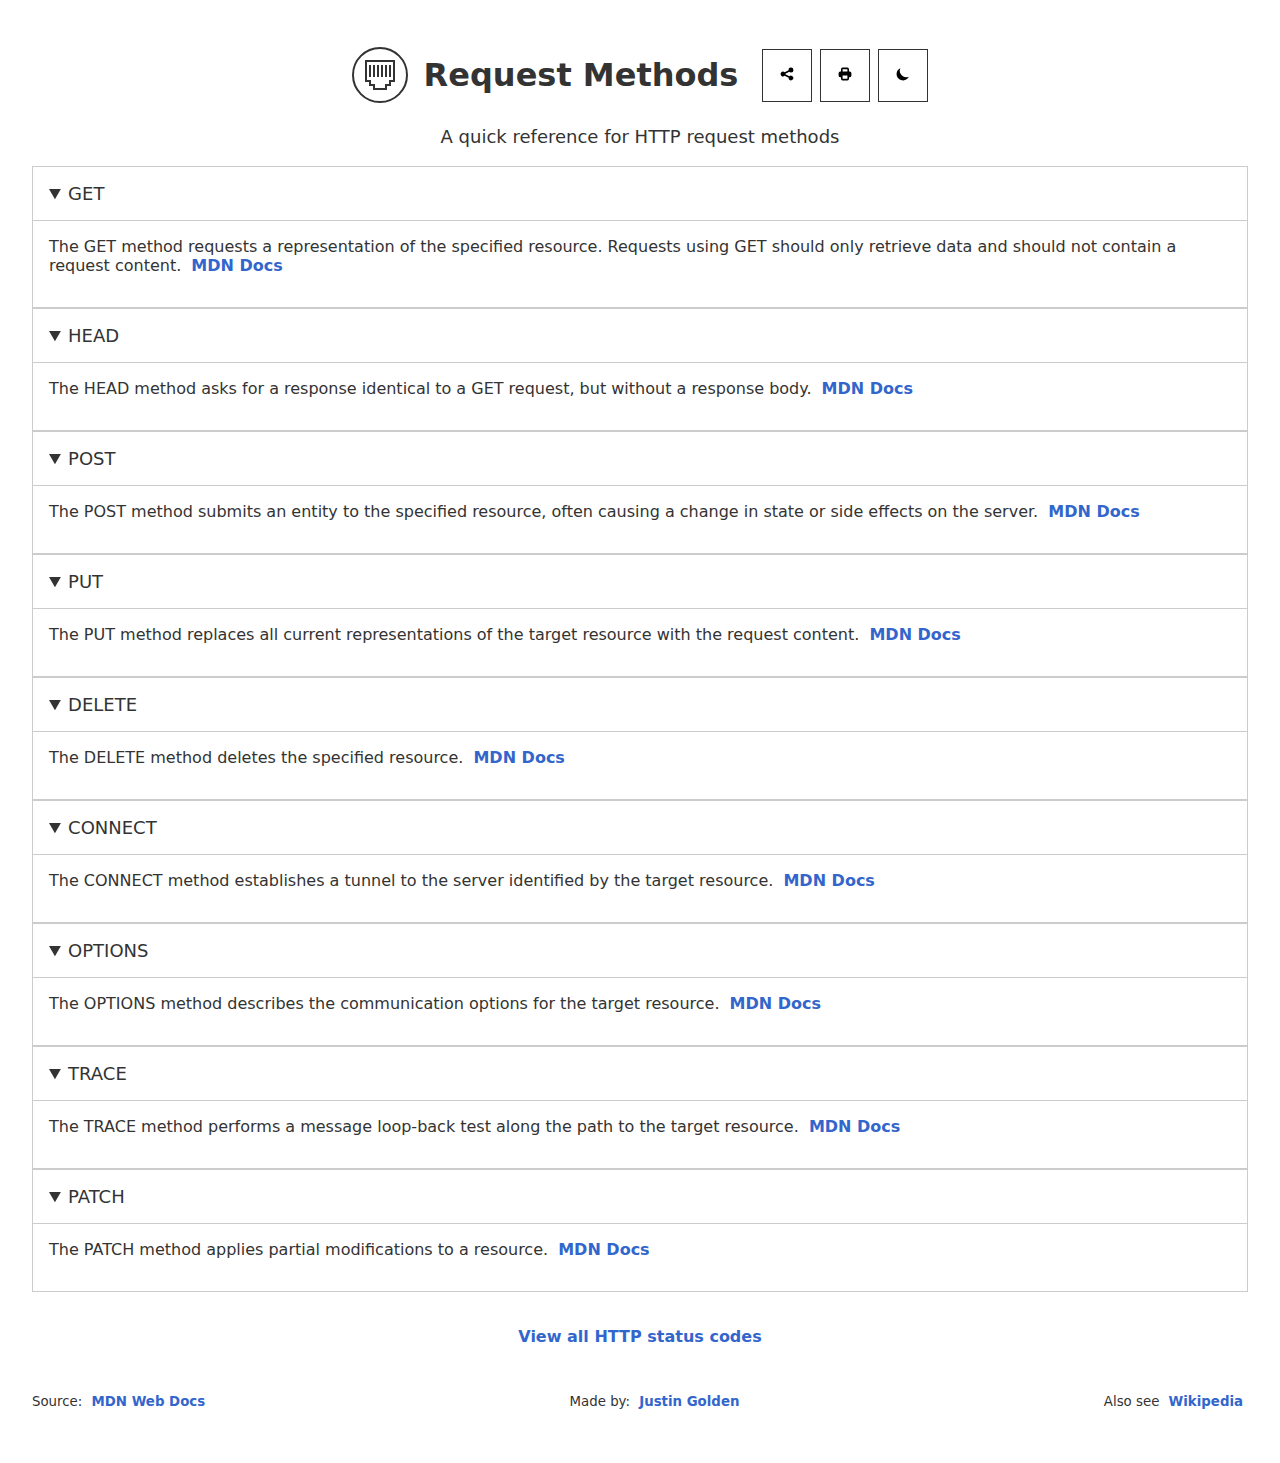
==== methods.html @ 5c67a2c5 "HTTP request methods" ====
<!DOCTYPE html>
<html lang="en">

<head>
    <title>HTTP Request Methods</title>
    <meta charset="utf-8">
    <meta name="robots" content="index, follow">
    <meta name="googlebot" content="index" />
    <meta name="viewport" content="width=device-width, initial-scale=1">

    <meta name="title" content="HTTP Request Methods">
    <meta name="description" content="A simple quick reference for HTTP request methods.">
    <meta name="keywords"
        content="request methods, request method reference, request method lookup, http request methods, http request method list, what is a get request, what is a put request, what is a post request, difference between post and put request">

    <link rel="icon" href="img/icon.png">

    <meta property="og:title" content="HTTP Request Methods" />
    <meta property="og:description" content="A simple quick reference for HTTP request methods." />
    <meta property="og:url" content="https://justingolden.me/status-codes/methods" />
    <meta property="og:image" content="img/screenshot-methods.jpg" />
    <meta property="og:image:width" content="1200" />
    <meta property="og:image:height" content="630" />
    <meta property="og:type" content="website" />
    <meta property="og:site_name" content="HTTP Request Methods" />

    <link rel="manifest" href="manifest.json">
    <link rel="apple-touch-icon" href="img/icon.png">
    <meta name="apple-mobile-web-app-status-bar" content="#333333">
    <meta name="theme-color" content="#333333">

    <link rel="stylesheet" href="css/styles.css">
    <link id="dark-stylesheet" rel="stylesheet" href="">
    <script src="js/dark.js"></script>
    <script src="js/share.js"></script>
    <script src="js/install.js"></script>

    <script>
        if ('serviceWorker' in navigator) {
            navigator.serviceWorker
                .register('sw.js')
                .then((reg) => console.log('service worker registered'))
                .catch((err) => console.log('service worker not registered', err));
        }
    </script>
</head>

<body>
    <header>
        <div>
            <svg xmlns="http://www.w3.org/2000/svg" viewBox="0 0 56 56" width="56" height="56">
                <path fill="none" stroke="currentColor" stroke-width="2"
                    d="M1 28A2 2 90 0055 28 2 2 90 001 28 M22,42 34,42 34,38 38,38 38,34 42,34 42,14 14,14 14,34 18,34 18,38 22,38zM18 18v12M22 18v12M26 18v12M30 18v12M34 18v12M38 18v12" />
            </svg>
            <h1>Request Methods</h1>
            <button id="share-btn" title="Share">
                <svg class="icon" fill="currentColor" viewBox="0 0 20 20" xmlns="http://www.w3.org/2000/svg">
                    <path
                        d="M15 8a3 3 0 10-2.977-2.63l-4.94 2.47a3 3 0 100 4.319l4.94 2.47a3 3 0 10.895-1.789l-4.94-2.47a3.027 3.027 0 000-.74l4.94-2.47C13.456 7.68 14.19 8 15 8z">
                    </path>
                </svg>
            </button>
            <button id="install-btn" title="Install">
                <svg class="icon" fill="currentColor" viewBox="0 0 20 20" xmlns="http://www.w3.org/2000/svg">
                    <path fill-rule="evenodd"
                        d="M3 17a1 1 0 011-1h12a1 1 0 110 2H4a1 1 0 01-1-1zm3.293-7.707a1 1 0 011.414 0L9 10.586V3a1 1 0 112 0v7.586l1.293-1.293a1 1 0 111.414 1.414l-3 3a1 1 0 01-1.414 0l-3-3a1 1 0 010-1.414z"
                        clip-rule="evenodd"></path>
                </svg>
            </button>
            <button id="print-btn" title="Print">
                <svg class="icon" fill="currentColor" viewBox="0 0 20 20" xmlns="http://www.w3.org/2000/svg">
                    <path fill-rule="evenodd"
                        d="M5 4v3H4a2 2 0 00-2 2v3a2 2 0 002 2h1v2a2 2 0 002 2h6a2 2 0 002-2v-2h1a2 2 0 002-2V9a2 2 0 00-2-2h-1V4a2 2 0 00-2-2H7a2 2 0 00-2 2zm8 0H7v3h6V4zm0 8H7v4h6v-4z"
                        clip-rule="evenodd"></path>
                </svg>
            </button>
            <button id="dark-btn" title="Toggle Dark Mode">
                <svg class="icon" fill="currentColor" viewBox="0 0 20 20" xmlns="http://www.w3.org/2000/svg">
                    <path d="M17.293 13.293A8 8 0 016.707 2.707a8.001 8.001 0 1010.586 10.586z"></path>
                </svg>
            </button>
        </div>
        <h2>A quick reference for HTTP request methods</h2>
        <br>
    </header>

    <details open>
        <summary>
            GET
        </summary>
        <p>The GET method requests a representation of the specified resource. Requests using GET should only retrieve
            data and should not contain a request content.
            <a href="https://developer.mozilla.org/en-US/docs/Web/HTTP/Methods/GET" target="_blank" rel="noopener">MDN
                Docs</a>
        </p>
    </details>
    <details open>
        <summary>
            HEAD
        </summary>
        <p>The HEAD method asks for a response identical to a GET request, but without a response body.
            <a href="https://developer.mozilla.org/en-US/docs/Web/HTTP/Methods/HEAD" target="_blank" rel="noopener">MDN
                Docs</a>
        </p>
    </details>
    <details open>
        <summary>
            POST
        </summary>
        <p>The POST method submits an entity to the specified resource, often causing a change in state or side effects
            on the server.
            <a href="https://developer.mozilla.org/en-US/docs/Web/HTTP/Methods/POST" target="_blank" rel="noopener">MDN
                Docs</a>
        </p>
    </details>
    <details open>
        <summary>
            PUT
        </summary>
        <p>The PUT method replaces all current representations of the target resource with the request content.
            <a href="https://developer.mozilla.org/en-US/docs/Web/HTTP/Methods/PUT" target="_blank" rel="noopener">MDN
                Docs</a>
        </p>
    </details>
    <details open>
        <summary>
            DELETE
        </summary>
        <p>The DELETE method deletes the specified resource.
            <a href="https://developer.mozilla.org/en-US/docs/Web/HTTP/Methods/DELETE" target="_blank"
                rel="noopener">MDN
                Docs</a>
        </p>
    </details>
    <details open>
        <summary>
            CONNECT
        </summary>
        <p>The CONNECT method establishes a tunnel to the server identified by the target resource.
            <a href="https://developer.mozilla.org/en-US/docs/Web/HTTP/Methods/CONNECT" target="_blank"
                rel="noopener">MDN
                Docs</a>
        </p>
    </details>
    <details open>
        <summary>
            OPTIONS
        </summary>
        <p>The OPTIONS method describes the communication options for the target resource.
            <a href="https://developer.mozilla.org/en-US/docs/Web/HTTP/Methods/OPTIONS" target="_blank"
                rel="noopener">MDN
                Docs</a>
        </p>
    </details>
    <details open>
        <summary>
            TRACE
        </summary>
        <p>The TRACE method performs a message loop-back test along the path to the target resource.
            <a href="https://developer.mozilla.org/en-US/docs/Web/HTTP/Methods/TRACE" target="_blank" rel="noopener">MDN
                Docs</a>
        </p>
    </details>
    <details open>
        <summary>
            PATCH
        </summary>
        <p>The PATCH method applies partial modifications to a resource.
            <a href="https://developer.mozilla.org/en-US/docs/Web/HTTP/Methods/PATCH" target="_blank" rel="noopener">MDN
                Docs</a>
        </p>
    </details>


    <footer>
        <a href="/">View all HTTP status codes</a>
        <small>
            <p>Source: <a href="https://developer.mozilla.org/en-US/docs/Web/HTTP/Methods" target="_blank"
                    rel="noopener">MDN Web Docs</a></p>
            <p> Made by: <a href="https://justingolden.me/" target="_blank" rel="noopener">Justin Golden</a></p>
            <p>Also see <a href="https://en.wikipedia.org/wiki/HTTP#Request_methods" target="_blank"
                    rel="noopener">Wikipedia</a></p>
        </small>
    </footer>

    <script type="application/ld+json">
        {
            "@context": "http://schema.org",
            "@graph": [
                {
                    "@type": "WebPage",
                    "author": { "@id": "https://justingolden.me/status-codes/methods" },
                    "copyrightHolder": { "@id": "https://justingolden.me/status-codes/methods" },
                    "copyrightYear": "2024",
                    "creator": { "@id": "https://justingolden.me/status-codes/methods" },
                    "dateModified": "2024-10-21T05:00:00-07:00",
                    "datePublished": "2024-10-21T05:00:00-07:00",
                    "description": "An HTTP request method indicates the intent of the request and what operation is expected to be performed if the request is successful. The most commonly used methods are GET, POST, PUT, and DELETE. There are also a few less common methods like HEAD, CONNECT, OPTIONS, and TRACE.",
                    "headline": "What is an HTTP request method? List all http request methods",
                    "image": {
                        "@type": "ImageObject",
                        "url": "img/screenshot-methods.jpg"
                    },
                    "inLanguage": "en-us",
                    "mainEntityOfPage": "https://justingolden.me/status-codes/methods",
                    "name": "What is an HTTP request method?",
                    "publisher": { "@id": "https://justingolden.me/status-codes/methods" },
                    "url": "https://justingolden.me/status-codes/methods"
                }
            ]
        }
    </script>

</body>

</html>
---- css/styles.css ----
img,
button {
	user-drag: none;
	user-select: none;
	-moz-user-select: none;
	-webkit-user-drag: none;
	-webkit-user-select: none;
	-ms-user-select: none;
}
::-moz-selection {
	background: #e6e6e6;
}
::selection {
	background: #e6e6e6;
}

html {
	scroll-behavior: smooth;
}
body {
	font-family: system-ui, -apple-system, 'Segoe UI', Roboto, Helvetica, Arial,
		sans-serif, 'Apple Color Emoji', 'Segoe UI Emoji';
	text-align: center;
	padding: 1rem;
	max-width: 80rem;
	margin-left: auto;
	margin-right: auto;
	color: #333;
	font-weight: lighter;
}

h1,
h2,
h3 {
	margin: 0;
}
h1 {
	margin-bottom: 1rem;
}
h2 {
	font-size: large;
}
h2,
h3 {
	font-weight: lighter;
}
hr {
	border: 1px solid #e6e6e6;
	border-top: none;
	margin-top: 1rem;
	margin-bottom: 1rem;
}
.group-details {
	color: #36c;
	font-style: italic;
	margin-bottom: 2rem;
}

a {
	color: #36c;
	text-decoration: none;
	font-weight: bold;
	margin: 0.125rem;
	padding: 0.125rem;
	border: 1px solid transparent;
}
a:hover {
	text-decoration: underline;
}
summary {
	cursor: pointer;
}
.icon {
	width: 1rem;
	height: 1rem;
}
button {
	cursor: pointer;
	background: transparent;
	margin-left: 0.5rem;
}
button:hover {
	color: #fff;
	background: #333;
}
button,
input[type='number'] {
	border: 1px solid #333;
}
input[type='number'] {
	font-weight: bold;
}
summary,
input[type='number'] {
	margin-bottom: 2rem;
	font-size: medium;
	color: #333;
}
button,
summary,
input[type='number'] {
	padding: 0.5rem;
}
summary:hover,
input[type='number']:hover {
	background-color: #e6e6e6;
}
button:focus,
summary:focus,
input[type='number']:focus {
	outline: none;
	box-shadow: 0px 4px 0px #333;
	transition: box-shadow 0.25s ease-in-out;
	border-color: #36c;
}
a:focus {
	outline: none;
	border: 1px solid #36c;
}
details p,
details h3,
details ul,
details summary {
	text-align: left;
}

details h3,
input[type='number'] {
	font-family: Courier New;
}

details[open] h3 {
	animation: slideIn 0.5s ease-in-out;
}
details[open] p,
details[open] hr,
details[open] ul {
	animation: fadeIn 0.75s 0.25s both ease-in-out;
}
summary svg {
	vertical-align: middle;
	height: 1.5rem;
	margin-left: 0.25rem;
	color: #36c;
}

details {
	border: 1px solid #ccc;
	padding: 1rem;
}
summary {
	margin: -1rem;
}
details[open] summary {
	border-bottom: 1px solid #ccc;
	margin-bottom: 1rem;
}

.highlight {
	background-color: #fea;
}

header div {
	margin-bottom: 1rem;
}

footer > *:first-child {
	display: block;
	margin: 2rem 0;
}

@keyframes slideIn {
	from {
		opacity: 0;
		margin-left: -2rem;
	}
	to {
		opacity: 1;
		margin-left: 0;
	}
}
@keyframes fadeIn {
	from {
		opacity: 0;
	}
	to {
		opacity: 1;
	}
}

@media (min-width: 640px) {
	/* sm */
	header div {
		display: flex;
		justify-content: center;
		align-items: center;
	}
	h1 {
		display: inline-block;
		margin-top: 1rem;
		margin-left: 1rem;
		margin-right: 1rem;
	}
	body {
		padding: 2rem;
	}
}

@media (min-width: 768px) {
	/* md */
	summary,
	input[type='number'] {
		font-size: large;
	}
	footer small {
		display: flex;
		justify-content: space-between;
	}
	button,
	summary,
	input[type='number'] {
		padding: 1rem;
	}
}

@media (min-width: 1024px) {
	/* lg */
}

@media (min-width: 1280px) {
	/* xl */
}

@media print {
	hr {
		margin-top: 0.5rem;
		margin-bottom: 0.5rem;
	}
	header,
	footer {
		display: none;
	}
	* {
		animation: none !important;
	}
}
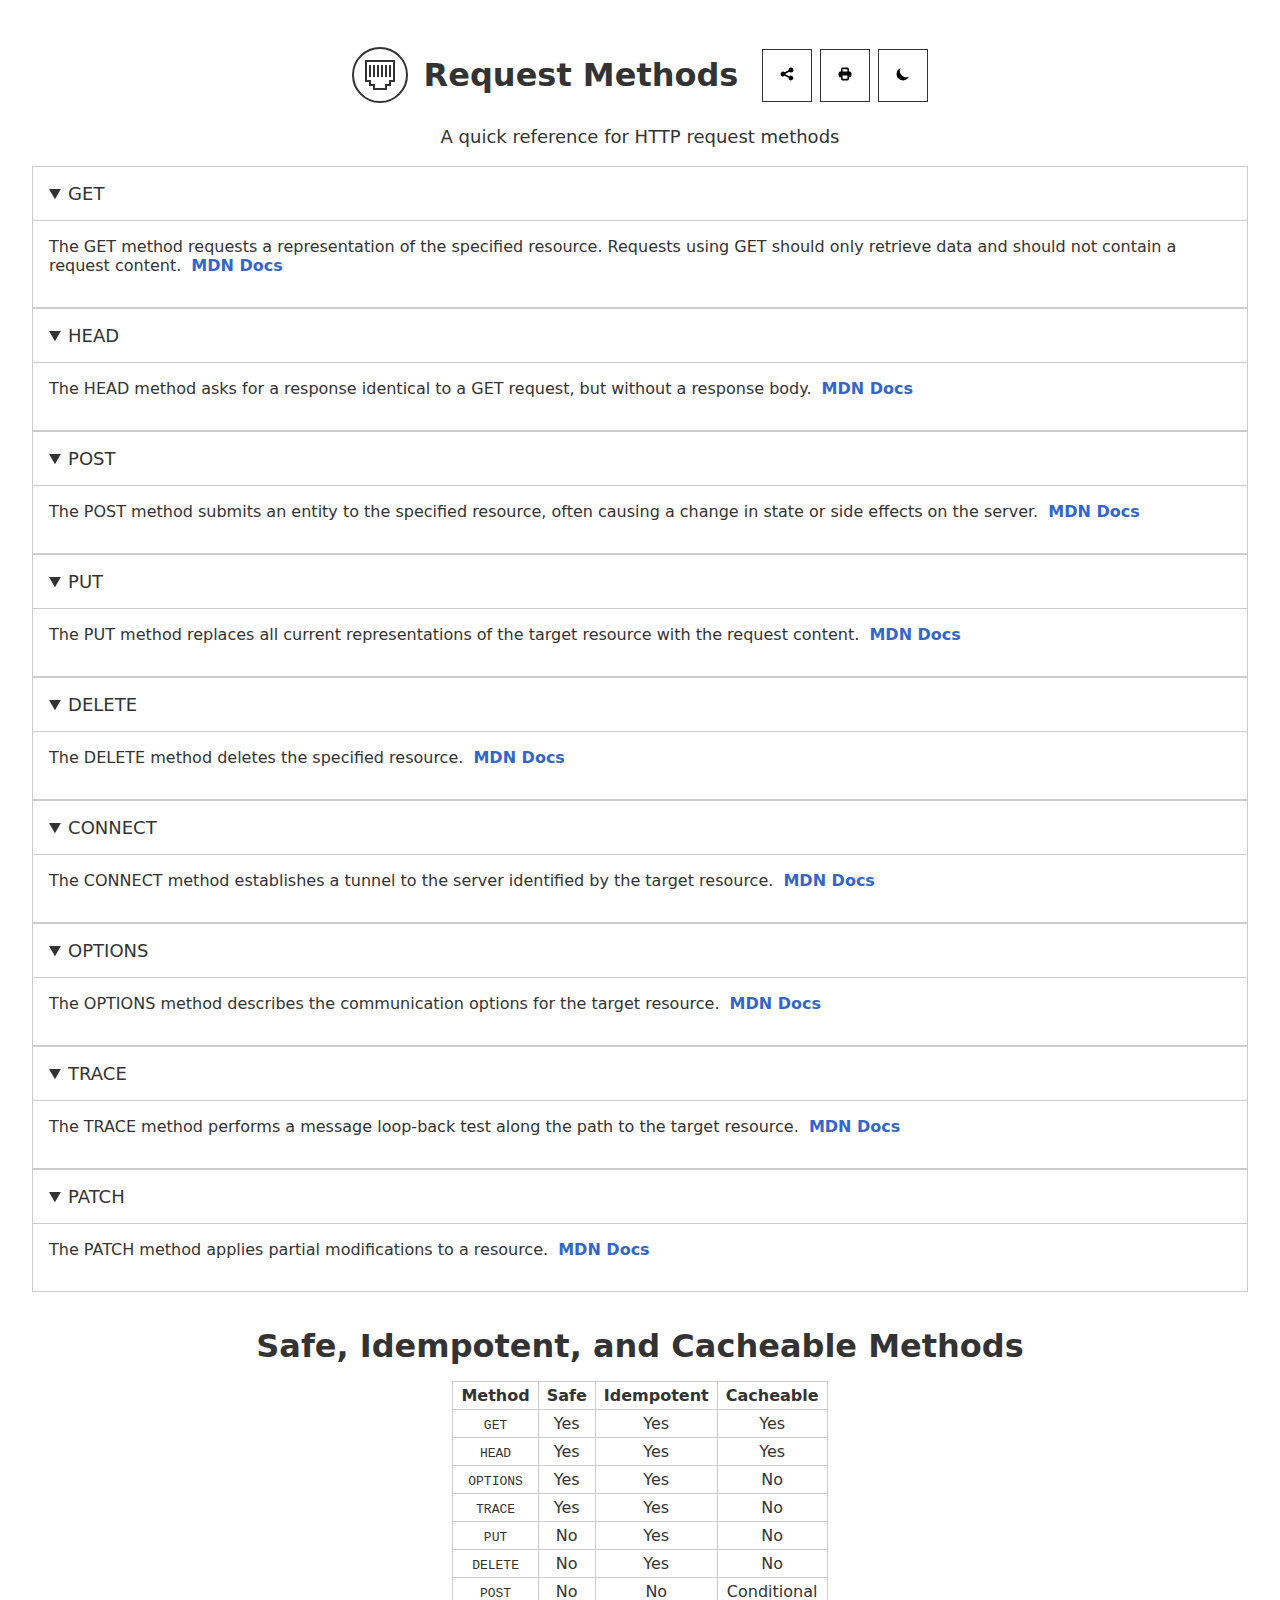
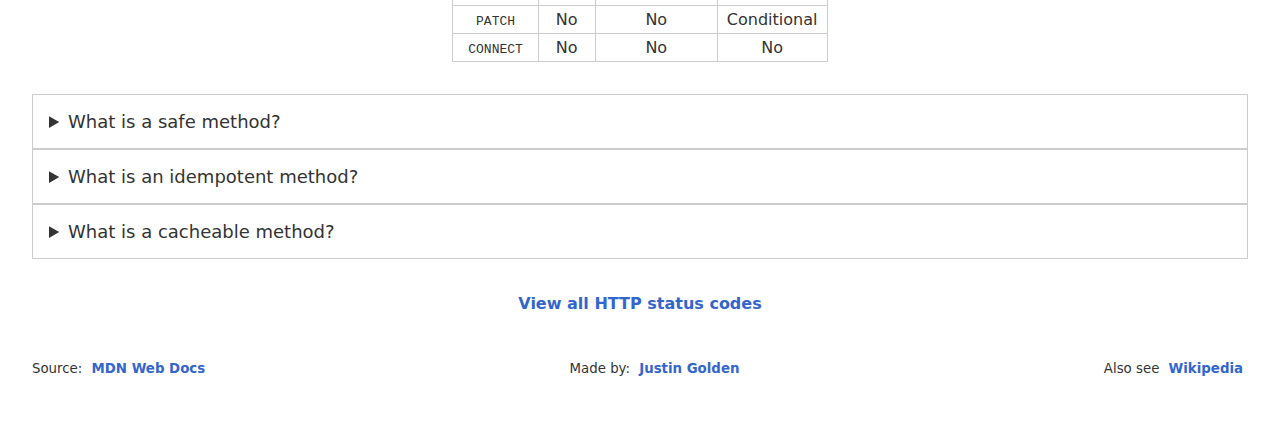
==== commit 9d06d0c4: "Add info about safe, idempotent, and cacheable methods" ====
--- a/methods.html
+++ b/methods.html
@@ -171,6 +171,134 @@
         </p>
     </details>
 
+    <br>
+
+    <h1>Safe, Idempotent, and Cacheable Methods</h1>
+
+    <table>
+        <thead>
+            <tr>
+                <th>Method</th>
+                <th>Safe</th>
+                <th>Idempotent</th>
+                <th>Cacheable</th>
+            </tr>
+        </thead>
+        <tbody>
+            <tr>
+                <td><code>GET</code></td>
+                <td>Yes</td>
+                <td>Yes</td>
+                <td>Yes</td>
+            </tr>
+            <tr>
+                <td><code>HEAD</code></td>
+                <td>Yes</td>
+                <td>Yes</td>
+                <td>Yes</td>
+            </tr>
+            <tr>
+                <td><code>OPTIONS</code></td>
+                <td>Yes</td>
+                <td>Yes</td>
+                <td>No</td>
+            </tr>
+            <tr>
+                <td><code>TRACE</code></td>
+                <td>Yes</td>
+                <td>Yes</td>
+                <td>No</td>
+            </tr>
+            <tr>
+                <td><code>PUT</code></td>
+                <td>No</td>
+                <td>Yes</td>
+                <td>No</td>
+            </tr>
+            <tr>
+                <td><code>DELETE</code></td>
+                <td>No</td>
+                <td>Yes</td>
+                <td>No</td>
+            </tr>
+            <tr>
+                <td><code>POST</code></td>
+                <td>No</td>
+                <td>No</td>
+                <td>Conditional</td>
+            </tr>
+            <tr>
+                <td><code>PATCH</code></td>
+                <td>No</td>
+                <td>No</td>
+                <td>Conditional</td>
+            </tr>
+            <tr>
+                <td><code>CONNECT</code></td>
+                <td>No</td>
+                <td>No</td>
+                <td>No</td>
+            </tr>
+        </tbody>
+    </table>
+
+    
+
+    <details>
+        <summary>
+            What is a <b>safe</b> method?
+        </summary>
+        <p>
+            <b>Meaning:</b>
+            A method is considered safe if it does not change the state of the server. In other words, the method only
+            retrieves data or performs a read operation, so the method does not have side effects.
+        </p>
+        <p>
+            <b>Examples:</b>
+            <code>GET</code> and <code>HEAD</code> are safe because they request data without making changes on the
+            server. <code>POST</code>, <code>PUT</code>, and <code>DELETE</code> are not safe because they can change
+            the state of the server.
+        </p>
+        <p>
+            <b>Use case:</b>
+            Safe methods are used when the client wants to fetch data without causing side effects on the server.
+        </p>
+    </details>
+    <details>
+        <summary>
+            What is an <b>idempotent</b> method?
+        </summary>
+        <p>
+            <b>Meaning:</b>
+           A method is idempotent if making the same request multiple times has the same effect as making it once. The state of the server remains the same after the first successful execution.
+        </p>
+        <p>
+            <b>Examples:</b>
+            <code>GET</code>, <code>HEAD</code>, <code>PUT</code>, and <code>DELETE</code> are idempotent. <code>GET</code> always returns the same resource, <code>PUT</code> replaces a resource, so multiple identical requests result in the same final state, and <code>DELETE</code> removes a resource, and if you try to delete the same resource multiple times, the resource remains deleted and the server will be in the same state. <code>POST</code> is not idempotent because it can create new resources, so repeated requests can result in multiple resources being created.
+        </p>
+        <p>
+            <b>Use case:</b>
+            Idempotency is important when requests might be retried (e.g., due to network issues) as it ensures that re-sending the same request doesn't cause additional unintentional changes.            
+        </p>
+    </details>
+    <details>
+        <summary>
+            What is a <b>cacheable</b> method?
+        </summary>
+        <p>
+            <b>Meaning:</b>
+           A method is cacheable if the response can be cached for future use, to avoid fetching the same data repeatedly.
+        </p>
+        <p>
+            <b>Examples:</b>
+            <code>GET</code> is cacheable because its responses often conrtain static content or data that doesn't change frequently. <code>POST</code> can be cacheable in specific cases, but it's less common because <code>POST</code> is often used for actions like creating resources, so responses may vary. <code>PUT</code> and <code>DELETE</code> are not cacheable because they modify resources and storing their responses can lead to stale or incorrect data.
+        </p>
+        <p>
+            <b>Use case:</b>
+            Caching improves performance by decreasing the number of server requests for frequently accessed resources.
+        </p>
+    </details>
+
 
     <footer>
         <a href="/">View all HTTP status codes</a>
--- a/css/styles.css
+++ b/css/styles.css
@@ -164,6 +164,16 @@
 	margin-bottom: 1rem;
 }
 
+table {
+	border-collapse: collapse;
+	margin: 0 auto 2rem auto;
+}
+table th,
+table td {
+	padding: 0.25rem 0.5rem;
+	border: 1px solid #ccc;
+}
+
 footer > *:first-child {
 	display: block;
 	margin: 2rem 0;
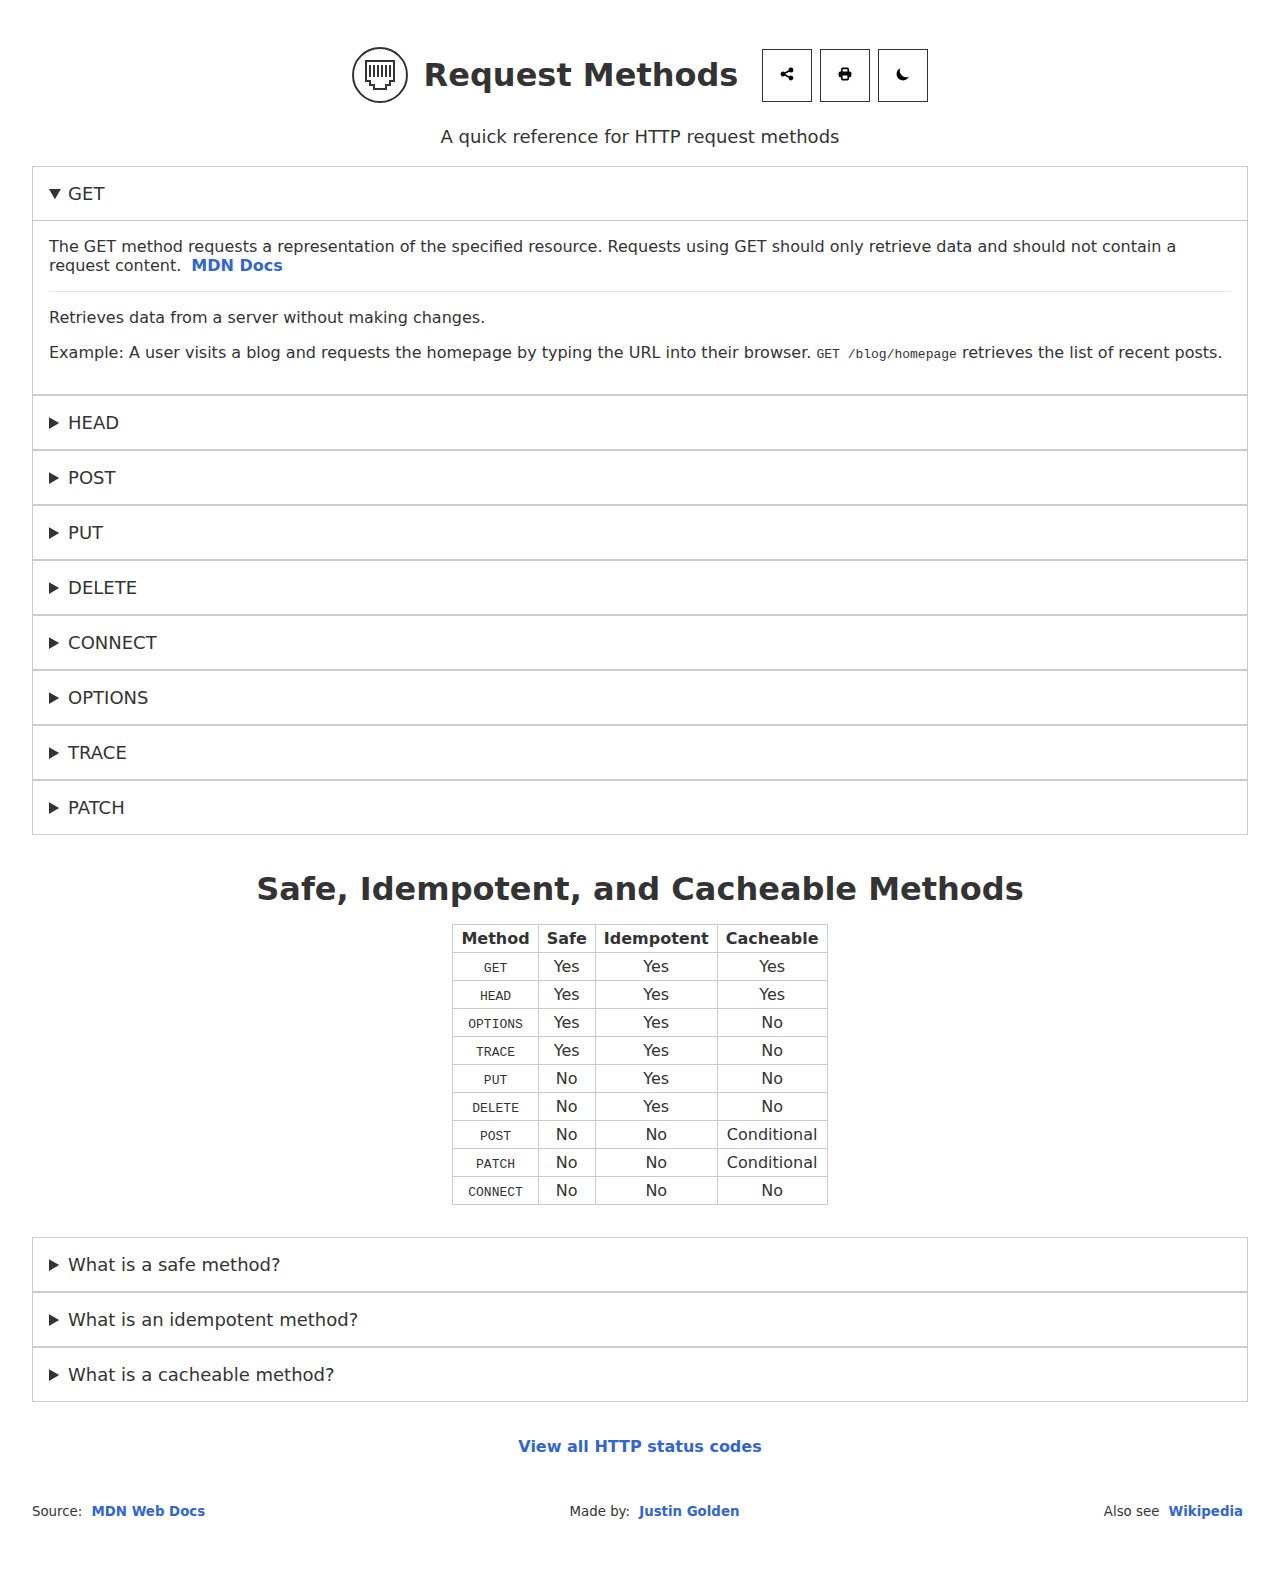
==== commit 47d1220d: "Add examples to methods" ====
--- a/methods.html
+++ b/methods.html
@@ -93,8 +93,11 @@
             <a href="https://developer.mozilla.org/en-US/docs/Web/HTTP/Methods/GET" target="_blank" rel="noopener">MDN
                 Docs</a>
         </p>
-    </details>
-    <details open>
+        <hr>
+        <p>Retrieves data from a server without making changes.</p>
+        <p><b>Example:</b> A user visits a blog and requests the homepage by typing the URL into their browser. <code>GET /blog/homepage</code> retrieves the list of recent posts.</p>
+    </details>
+    <details>
         <summary>
             HEAD
         </summary>
@@ -102,8 +105,11 @@
             <a href="https://developer.mozilla.org/en-US/docs/Web/HTTP/Methods/HEAD" target="_blank" rel="noopener">MDN
                 Docs</a>
         </p>
-    </details>
-    <details open>
+        <hr>
+        <p>Similar to <code>GET</code> but only fetches headers of a resource. Used to check if a resource exists or to inspect metadata.</p>
+        <p><b>Example:</b>A monitoring system pings a website to ensure it's up and running without having to download all content. <code>HEAD /blog/homepage</code> returns a status code and headers indicating if the page is available.</p>
+    </details>
+    <details>
         <summary>
             POST
         </summary>
@@ -112,8 +118,11 @@
             <a href="https://developer.mozilla.org/en-US/docs/Web/HTTP/Methods/POST" target="_blank" rel="noopener">MDN
                 Docs</a>
         </p>
-    </details>
-    <details open>
+        <hr>
+        <p>Submit data to the server, typically to create a new resource.</p>
+        <p><b>Example:</b> A user submits a contact form on a website which submits data to the server. <code>POST /contact</code> sends form data (e.g., name, email) to the server to be processed.</p>
+    </details>
+    <details>
         <summary>
             PUT
         </summary>
@@ -121,8 +130,11 @@
             <a href="https://developer.mozilla.org/en-US/docs/Web/HTTP/Methods/PUT" target="_blank" rel="noopener">MDN
                 Docs</a>
         </p>
-    </details>
-    <details open>
+        <hr>
+        <p>Update or replace existing resource or create a resource if it doesn't exist.</p>
+        <p><b>Example:</b> A user updates their profile information. <code>PUT /user/123/profile</code> replaces the user's profile with new data (e.g., email, username).</p>
+    </details>
+    <details>
         <summary>
             DELETE
         </summary>
@@ -131,8 +143,11 @@
                 rel="noopener">MDN
                 Docs</a>
         </p>
-    </details>
-    <details open>
+        <hr>
+        <p>Removes a resource from the server.</p>
+        <p><b>Example:</b> A user deletes their account. <code>DELETE /user/123</code> deletes the user account with ID 123.</p>
+    </details>
+    <details>
         <summary>
             CONNECT
         </summary>
@@ -141,8 +156,11 @@
                 rel="noopener">MDN
                 Docs</a>
         </p>
-    </details>
-    <details open>
+        <hr>
+        <p>Establish a network tunnel, typically for tunneling HTTPS traffic through a proxy server.</p>
+        <p><b>Example:</b> A user connects to a tunnel through an HTTP proxy to an HTTPS server. <code>CONNECT www.example.com:443 HTTP/1.1</code> establishes a tunnel to the HTTPS server at www.example.com over port 443.</p> 
+    </details>
+    <details>
         <summary>
             OPTIONS
         </summary>
@@ -151,8 +169,11 @@
                 rel="noopener">MDN
                 Docs</a>
         </p>
-    </details>
-    <details open>
+        <hr>
+        <p>Retrieve HTTP methods and capabilities supported by the server.</p>
+        <p><b>Example:</b> A client queries the server to determine which methods it supports for a particular resource. <code>OPTIONS /api/users/123</code> returns a list of supported methods (e.g., GET, PUT, DELETE).</p>
+    </details>
+    <details>
         <summary>
             TRACE
         </summary>
@@ -160,8 +181,11 @@
             <a href="https://developer.mozilla.org/en-US/docs/Web/HTTP/Methods/TRACE" target="_blank" rel="noopener">MDN
                 Docs</a>
         </p>
-    </details>
-    <details open>
+        <hr>
+        <p>Echoes back the received request, for diagnostic purposes.</p>
+        <p><b>Example:</b> A user is debugging issues with web requests and wants to see what is received at server-side. <code>TRACE /api/users/123</code> echoes the received request back to the user.</p>
+    </details>
+    <details>
         <summary>
             PATCH
         </summary>
@@ -169,6 +193,9 @@
             <a href="https://developer.mozilla.org/en-US/docs/Web/HTTP/Methods/PATCH" target="_blank" rel="noopener">MDN
                 Docs</a>
         </p>
+        <hr>
+        <p>Partially update a resource.</p>
+        <p><b>Example:</b> A user wants to update only their email address without altering other data. <code>PATCH /user/123/profile</code> sends only the email field to update.</p> 
     </details>
 
     <br>
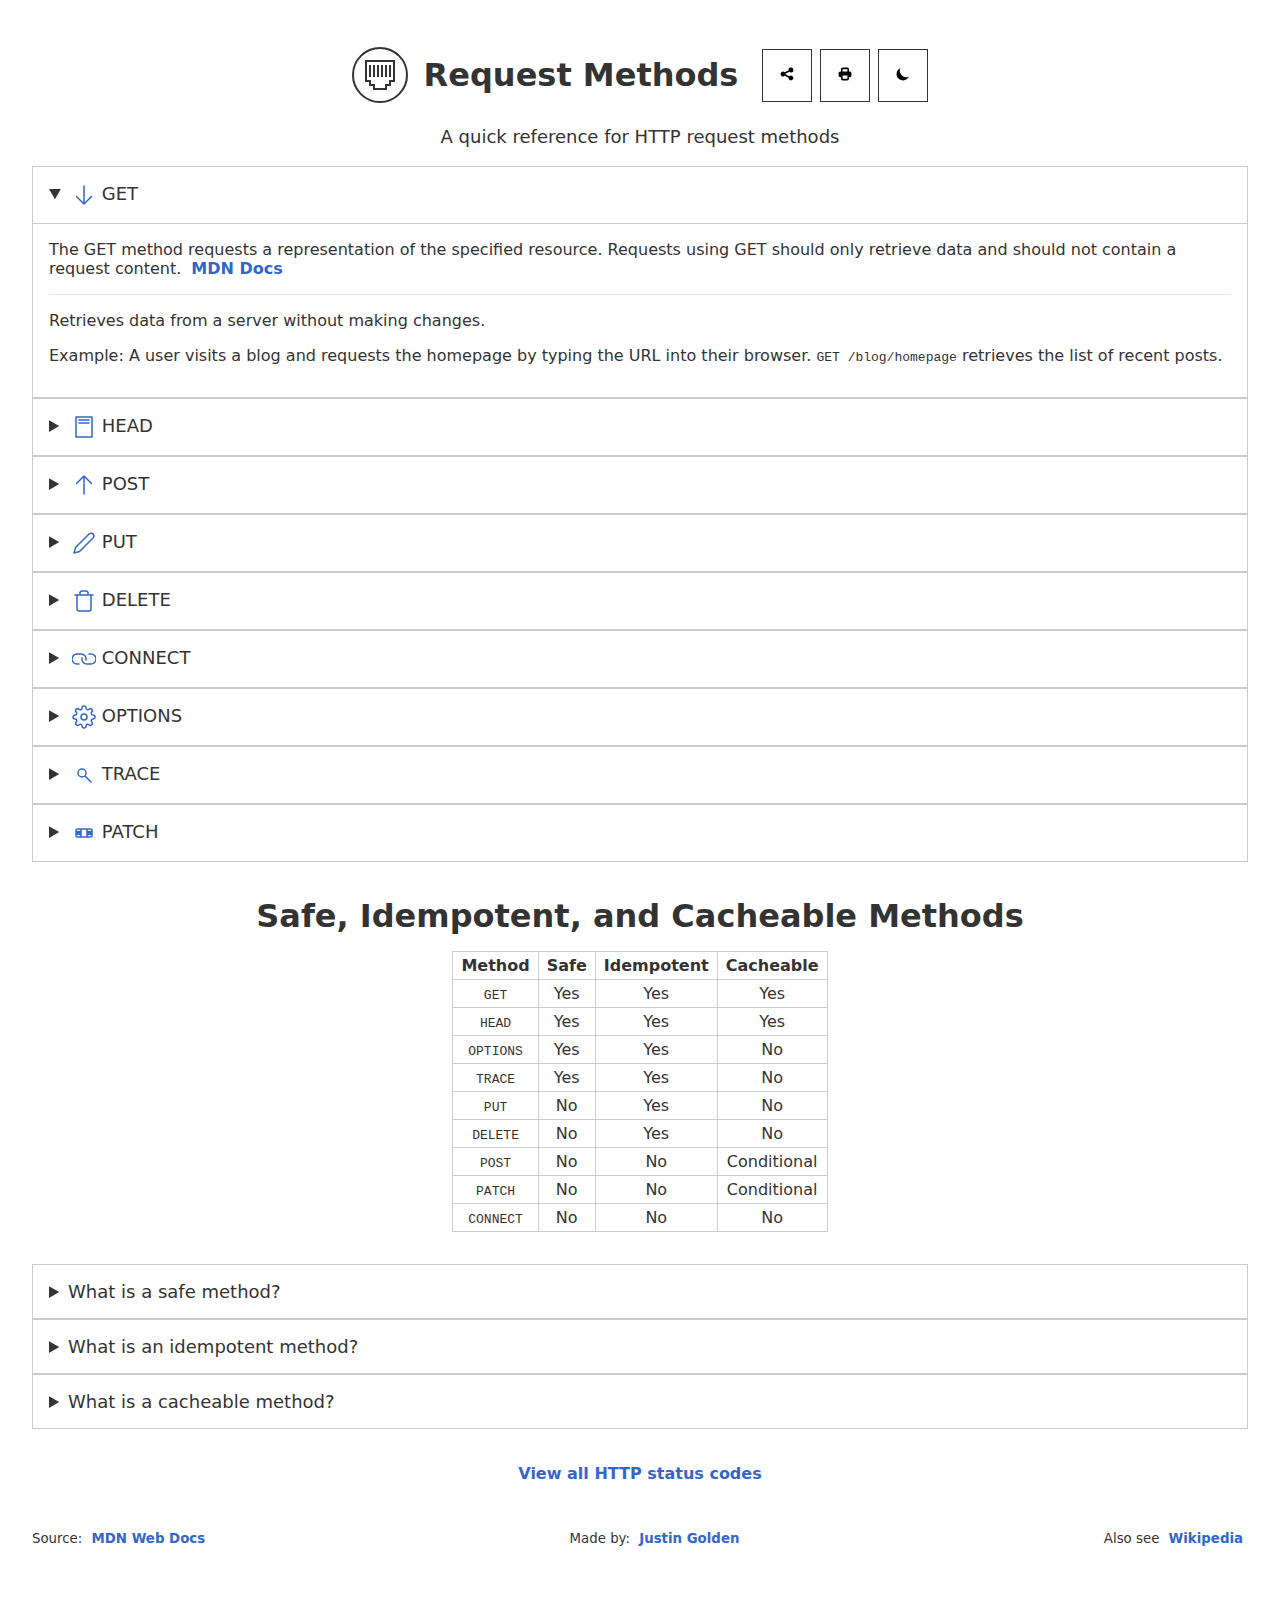
==== commit 30ea262c: "Method icons" ====
--- a/methods.html
+++ b/methods.html
@@ -86,6 +86,10 @@
 
     <details open>
         <summary>
+            <svg fill="none" stroke="currentColor" viewBox="0 0 24 24" xmlns="http://www.w3.org/2000/svg">
+                <path stroke-linecap="round" stroke-linejoin="round" stroke-width="1.5"
+                    d="M19.5 13.5l-7.5 7.5-7.5-7.5m7.5 7.5v-18"/>
+            </svg>
             GET
         </summary>
         <p>The GET method requests a representation of the specified resource. Requests using GET should only retrieve
@@ -99,6 +103,10 @@
     </details>
     <details>
         <summary>
+            <svg fill="none" stroke="currentColor" viewBox="0 0 24 24" xmlns="http://www.w3.org/2000/svg">
+                <path stroke-linecap="round" stroke-linejoin="round" stroke-width="1.5"
+                    d="M4 2h16v20h-16zm3 3h10m-10 3h10"/>
+            </svg>
             HEAD
         </summary>
         <p>The HEAD method asks for a response identical to a GET request, but without a response body.
@@ -111,6 +119,10 @@
     </details>
     <details>
         <summary>
+            <svg fill="none" stroke="currentColor" viewBox="0 0 24 24" xmlns="http://www.w3.org/2000/svg">
+                <path stroke-linecap="round" stroke-linejoin="round" stroke-width="1.5"
+                    d="M4.5 10.5l7.5-7.5 7.5 7.5m-7.5-7.5v18"/>
+            </svg>
             POST
         </summary>
         <p>The POST method submits an entity to the specified resource, often causing a change in state or side effects
@@ -124,6 +136,10 @@
     </details>
     <details>
         <summary>
+            <svg fill="none" stroke="currentColor" viewBox="0 0 24 24" xmlns="http://www.w3.org/2000/svg">
+                <path stroke-linecap="round" stroke-linejoin="round" stroke-width="1.5"
+                    d="M17 3a1 1 0 114 4l-13.5 13.5-5.5 1.5 1.5-5.5z"/>
+            </svg>
             PUT
         </summary>
         <p>The PUT method replaces all current representations of the target resource with the request content.
@@ -136,6 +152,10 @@
     </details>
     <details>
         <summary>
+            <svg fill="none" stroke="currentColor" viewBox="0 0 24 24" xmlns="http://www.w3.org/2000/svg">
+                <path stroke-linecap="round" stroke-linejoin="round" stroke-width="1.5"
+                    d="M19 6v14a2 2 0 01-2 2h-10a2 2 0 01-2-2v-14m3 0v-2a2 2 0 012-2h4a2 2 0 012 2v2m-13 0 2 0 16 0"/>
+            </svg>
             DELETE
         </summary>
         <p>The DELETE method deletes the specified resource.
@@ -149,6 +169,10 @@
     </details>
     <details>
         <summary>
+            <svg fill="none" stroke="currentColor" viewBox="0 0 24 24" xmlns="http://www.w3.org/2000/svg">
+                <path stroke-linecap="round" stroke-linejoin="round" stroke-width="1.5"
+                    d="M10 11a5 5 45 005 6h4a5 5 45 000-10h-2m-3 6a5 5 45 00-5-6h-4a5 5 45 000 10h2"/>
+            </svg>
             CONNECT
         </summary>
         <p>The CONNECT method establishes a tunnel to the server identified by the target resource.
@@ -162,6 +186,10 @@
     </details>
     <details>
         <summary>
+            <svg fill="none" stroke="currentColor" viewBox="0 0 24 24" xmlns="http://www.w3.org/2000/svg">
+                <path stroke-linecap="round" stroke-linejoin="round" stroke-width="1.5"
+                    d="M19.4 15a1.6 1.6 0 00.3 1.8l.1.1a2 2 0 010 2.8 2 2 0 01-2.8 0l-.1 0a1.6 1.6 0 00-1.8-.4 1.6 1.6 0 00-1 1.5v.2a2 2 0 01-2 2 2 2 0 01-2-2v-.1a1.6 1.6 0 00-1.1-1.5 1.6 1.6 0 00-1.8.3l-.1.1a2 2 0 01-2.8 0 2 2 0 010-2.8l0-.1a1.6 1.6 0 00.4-1.8 1.6 1.6 0 00-1.5-1h-.2a2 2 0 01-2-2 2 2 0 012-2h.1a1.6 1.6 0 001.5-1.1 1.6 1.6 0 00-.3-1.8l-.1-.1a2 2 0 010-2.8 2 2 0 012.8 0l.1 0a1.6 1.6 0 001.8.4h.1a1.6 1.6 0 001-1.5v-.2a2 2 0 012-2 2 2 0 012 2v.1a1.6 1.6 0 001 1.5 1.6 1.6 0 001.8-.3l.1-.1a2 2 0 012.8 0 2 2 0 010 2.8l0 .1a1.6 1.6 0 00-.4 1.8v.1a1.6 1.6 0 001.5 1h.2a2 2 0 012 2 2 2 0 01-2 2h-.1a1.6 1.6 0 00-1.5 1zm-4.4-3a1 1 0 00-6 0 1 1 0 006 0"/>
+            </svg>
             OPTIONS
         </summary>
         <p>The OPTIONS method describes the communication options for the target resource.
@@ -175,6 +203,10 @@
     </details>
     <details>
         <summary>
+            <svg fill="none" stroke="currentColor" viewBox="0 0 24 24" xmlns="http://www.w3.org/2000/svg">
+                <path stroke-linecap="round" stroke-linejoin="round" stroke-width="1.5"
+                    d="M19 19l-6-6m1-3a1 1 0 00-8 0 1 1 0 008 0"/>
+            </svg>
             TRACE
         </summary>
         <p>The TRACE method performs a message loop-back test along the path to the target resource.
@@ -187,6 +219,10 @@
     </details>
     <details>
         <summary>
+            <svg fill="none" stroke="currentColor" viewBox="0 0 24 24" xmlns="http://www.w3.org/2000/svg">
+                <path stroke-linecap="round" stroke-linejoin="round" stroke-width="1.5"
+                    d="M6 8h12c2 0 2 0 2 2v4c0 2 0 2-2 2h-12c-2 0-2 0-2-2v-4c0-2 0-2 2-2m3 0v8m6-8v8m-9-5a.5.5 90 00-1 0 .5.5 90 001 0m2 0a.5.5 90 00-1 0 .5.5 90 001 0m-2 2a.5.5 90 00-1 0 .5.5 90 001 0m2 0a.5.5 90 00-1 0 .5.5 90 001 0m9-2a.5.5 90 00-1 0 .5.5 90 001 0m2 0a.5.5 90 00-1 0 .5.5 90 001 0m-2 2a.5.5 90 00-1 0 .5.5 90 001 0m2 0a.5.5 90 00-1 0 .5.5 90 001 0"/>
+            </svg>
             PATCH
         </summary>
         <p>The PATCH method applies partial modifications to a resource.
@@ -328,7 +364,7 @@
 
 
     <footer>
-        <a href="/">View all HTTP status codes</a>
+        <a href="https://justingolden.me/status-codes/">View all HTTP status codes</a>
         <small>
             <p>Source: <a href="https://developer.mozilla.org/en-US/docs/Web/HTTP/Methods" target="_blank"
                     rel="noopener">MDN Web Docs</a></p>
